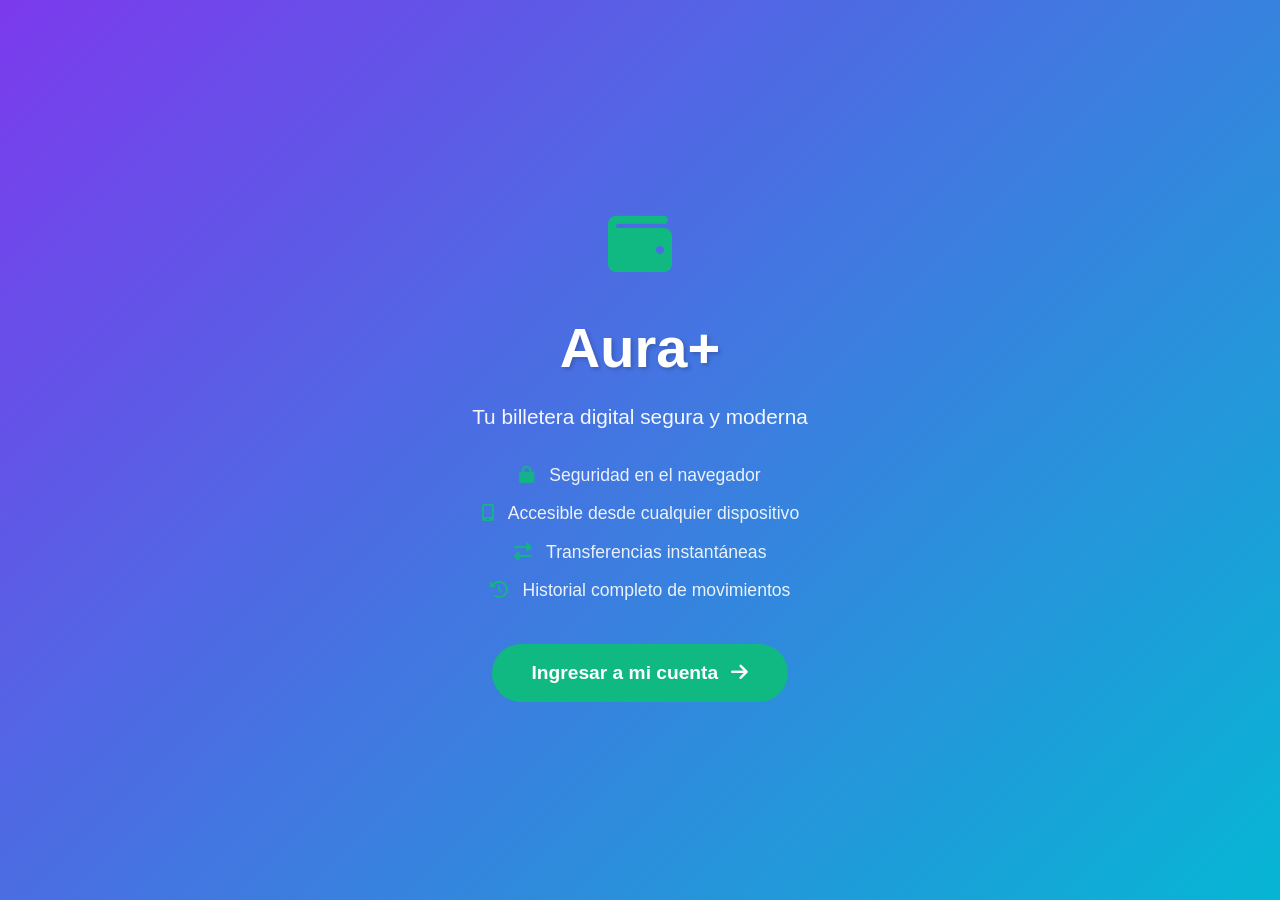
==== index.html @ cfce5c07 "feat primer commit inicializando Aura+" ====
<!DOCTYPE html>
<html lang="es">
<head>
    <meta charset="UTF-8">
    <meta name="viewport" content="width=device-width, initial-scale=1.0">
    <title>Aura+ - Billetera Digital</title>
    <link href="https://cdnjs.cloudflare.com/ajax/libs/bootstrap/5.3.0/css/bootstrap.min.css" rel="stylesheet">
    <link href="https://cdnjs.cloudflare.com/ajax/libs/font-awesome/6.4.0/css/all.min.css" rel="stylesheet">
    <link rel="icon" type="image/svg+xml" href="data:image/svg+xml,%3Csvg xmlns='http://www.w3.org/2000/svg' viewBox='0 0 100 100'%3E%3Crect fill='%237C3AED' width='100' height='100'/%3E%3Ctext x='50' y='70' font-size='80' fill='white' text-anchor='middle' font-weight='bold'%3EA%3C/text%3E%3Cpolygon points='50,10 55,25 72,25 60,35 65,50 50,40 35,50 40,35 28,25 45,25' fill='%2306B6D4'/%3E%3C/svg%3E">
    <style>
        body {
            background: linear-gradient(135deg, #7C3AED 0%, #06B6D4 100%);
            min-height: 100vh;
            display: flex;
            align-items: center;
            font-family: 'Segoe UI', Tahoma, Geneva, Verdana, sans-serif;
            color: #333;
        }
        .hero-content {
            text-align: center;
            color: white;
            animation: fadeIn 0.8s ease-in-out;
        }
        .hero-content h1 {
            font-size: 3.5rem;
            font-weight: 700;
            margin-bottom: 20px;
            text-shadow: 2px 2px 4px rgba(0,0,0,0.2);
        }
        .hero-content p {
            font-size: 1.3rem;
            margin-bottom: 30px;
            opacity: 0.95;
        }
        .feature-list {
            list-style: none;
            padding: 0;
            margin-bottom: 40px;
        }
        .feature-list li {
            font-size: 1.1rem;
            margin-bottom: 12px;
            opacity: 0.9;
        }
        .feature-list i {
            margin-right: 10px;
            color: #10B981;
        }
        .cta-button {
            background: #10B981;
            color: white;
            padding: 15px 40px;
            font-size: 1.2rem;
            font-weight: 600;
            border-radius: 50px;
            text-decoration: none;
            transition: all 0.3s ease;
            display: inline-block;
        }
        .cta-button:hover {
            background: #059669;
            transform: translateY(-2px);
            box-shadow: 0 10px 20px rgba(0,0,0,0.2);
            color: white;
        }
        @keyframes fadeIn {
            from {
                opacity: 0;
                transform: translateY(20px);
            }
            to {
                opacity: 1;
                transform: translateY(0);
            }
        }
        @media (max-width: 768px) {
            .hero-content h1 {
                font-size: 2.5rem;
            }
            .hero-content p {
                font-size: 1.1rem;
            }
        }
    </style>
</head>
<body>
    <div class="container">
        <div class="row justify-content-center">
            <div class="col-lg-8">
                <div class="hero-content">
                    <div style="font-size: 4rem; margin-bottom: 20px;">
                        <i class="fas fa-wallet" style="color: #10B981;"></i>
                    </div>
                    <h1>Aura+</h1>
                    <p>Tu billetera digital segura y moderna</p>
                    
                    <ul class="feature-list">
                        <li><i class="fas fa-lock"></i> Seguridad en el navegador</li>
                        <li><i class="fas fa-mobile-alt"></i> Accesible desde cualquier dispositivo</li>
                        <li><i class="fas fa-exchange-alt"></i> Transferencias instantáneas</li>
                        <li><i class="fas fa-history"></i> Historial completo de movimientos</li>
                    </ul>

                    <a href="login.html" class="cta-button">
                        Ingresar a mi cuenta <i class="fas fa-arrow-right" style="margin-left: 8px;"></i>
                    </a>
                </div>
            </div>
        </div>
    </div>

    <script src="https://cdnjs.cloudflare.com/ajax/libs/bootstrap/5.3.0/js/bootstrap.bundle.min.js"></script>
</body>
</html>
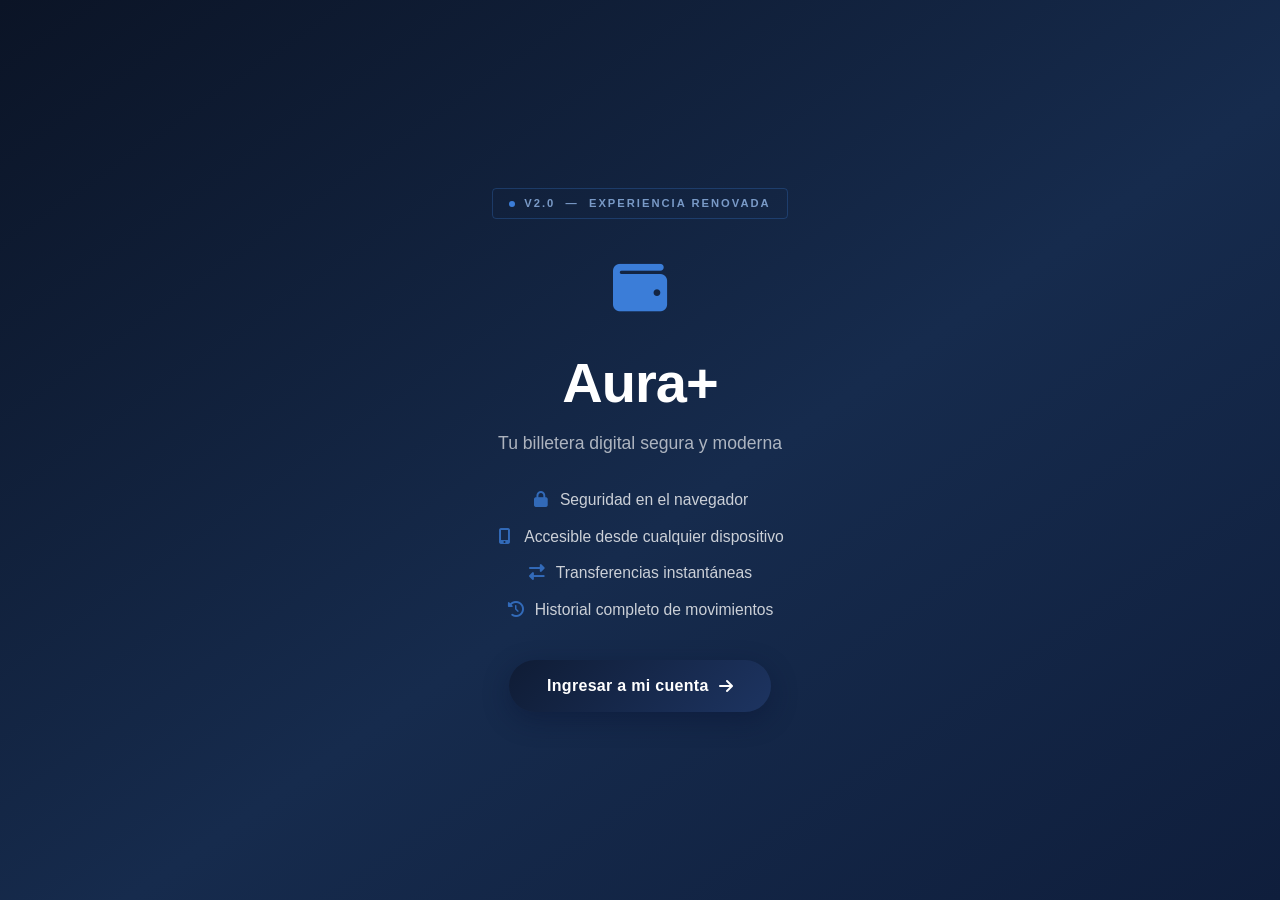
==== commit b37306f2: "nuevo landing" ====
--- a/index.html
+++ b/index.html
@@ -6,104 +6,38 @@
     <title>Aura+ - Billetera Digital</title>
     <link href="https://cdnjs.cloudflare.com/ajax/libs/bootstrap/5.3.0/css/bootstrap.min.css" rel="stylesheet">
     <link href="https://cdnjs.cloudflare.com/ajax/libs/font-awesome/6.4.0/css/all.min.css" rel="stylesheet">
-    <link rel="icon" type="image/svg+xml" href="data:image/svg+xml,%3Csvg xmlns='http://www.w3.org/2000/svg' viewBox='0 0 100 100'%3E%3Crect fill='%237C3AED' width='100' height='100'/%3E%3Ctext x='50' y='70' font-size='80' fill='white' text-anchor='middle' font-weight='bold'%3EA%3C/text%3E%3Cpolygon points='50,10 55,25 72,25 60,35 65,50 50,40 35,50 40,35 28,25 45,25' fill='%2306B6D4'/%3E%3C/svg%3E">
-    <style>
-        body {
-            background: linear-gradient(135deg, #7C3AED 0%, #06B6D4 100%);
-            min-height: 100vh;
-            display: flex;
-            align-items: center;
-            font-family: 'Segoe UI', Tahoma, Geneva, Verdana, sans-serif;
-            color: #333;
-        }
-        .hero-content {
-            text-align: center;
-            color: white;
-            animation: fadeIn 0.8s ease-in-out;
-        }
-        .hero-content h1 {
-            font-size: 3.5rem;
-            font-weight: 700;
-            margin-bottom: 20px;
-            text-shadow: 2px 2px 4px rgba(0,0,0,0.2);
-        }
-        .hero-content p {
-            font-size: 1.3rem;
-            margin-bottom: 30px;
-            opacity: 0.95;
-        }
-        .feature-list {
-            list-style: none;
-            padding: 0;
-            margin-bottom: 40px;
-        }
-        .feature-list li {
-            font-size: 1.1rem;
-            margin-bottom: 12px;
-            opacity: 0.9;
-        }
-        .feature-list i {
-            margin-right: 10px;
-            color: #10B981;
-        }
-        .cta-button {
-            background: #10B981;
-            color: white;
-            padding: 15px 40px;
-            font-size: 1.2rem;
-            font-weight: 600;
-            border-radius: 50px;
-            text-decoration: none;
-            transition: all 0.3s ease;
-            display: inline-block;
-        }
-        .cta-button:hover {
-            background: #059669;
-            transform: translateY(-2px);
-            box-shadow: 0 10px 20px rgba(0,0,0,0.2);
-            color: white;
-        }
-        @keyframes fadeIn {
-            from {
-                opacity: 0;
-                transform: translateY(20px);
-            }
-            to {
-                opacity: 1;
-                transform: translateY(0);
-            }
-        }
-        @media (max-width: 768px) {
-            .hero-content h1 {
-                font-size: 2.5rem;
-            }
-            .hero-content p {
-                font-size: 1.1rem;
-            }
-        }
-    </style>
+    <link rel="stylesheet" href="aura.css">
+    <link rel="icon" type="image/svg+xml" href="data:image/svg+xml,%3Csvg xmlns='http://www.w3.org/2000/svg' viewBox='0 0 100 100'%3E%3Crect fill='%231A2744' width='100' height='100'/%3E%3Ctext x='50' y='70' font-size='80' fill='white' text-anchor='middle' font-weight='bold'%3EA%3C/text%3E%3Cpolygon points='50,10 55,25 72,25 60,35 65,50 50,40 35,50 40,35 28,25 45,25' fill='%233B7DD8'/%3E%3C/svg%3E">
 </head>
-<body>
+<body class="page-auth">
     <div class="container">
         <div class="row justify-content-center">
-            <div class="col-lg-8">
+            <div class="col-lg-6 col-md-8">
                 <div class="hero-content">
-                    <div style="font-size: 4rem; margin-bottom: 20px;">
-                        <i class="fas fa-wallet" style="color: #10B981;"></i>
+
+                    <div class="version-tag">
+                        <span class="version-dot"></span>
+                        v2.0 &nbsp;&mdash;&nbsp; Experiencia renovada
                     </div>
+
+                    <div class="hero-icon">
+                        <i class="fas fa-wallet"></i>
+                    </div>
+
                     <h1>Aura+</h1>
                     <p>Tu billetera digital segura y moderna</p>
-                    
-                    <ul class="feature-list">
+
+                    <ul class="hero-feature-list">
                         <li><i class="fas fa-lock"></i> Seguridad en el navegador</li>
                         <li><i class="fas fa-mobile-alt"></i> Accesible desde cualquier dispositivo</li>
                         <li><i class="fas fa-exchange-alt"></i> Transferencias instantáneas</li>
                         <li><i class="fas fa-history"></i> Historial completo de movimientos</li>
                     </ul>
 
-                    <a href="login.html" class="cta-button">
-                        Ingresar a mi cuenta <i class="fas fa-arrow-right" style="margin-left: 8px;"></i>
+                    <a href="login.html" class="btn-landing">
+                        Ingresar a mi cuenta <i class="fas fa-arrow-right"></i>
                     </a>
+
                 </div>
             </div>
         </div>
--- a/aura.css
+++ b/aura.css
@@ -0,0 +1,699 @@
+:root {
+    --primary: #1A2744;
+    --secondary: #3B7DD8;
+    --gradient: linear-gradient(135deg, #0F1C35 0%, #1D3461 100%);
+    --gradient-dark: linear-gradient(145deg, #0B1426 0%, #162B4D 55%, #0F1E3C 100%);
+    --body-bg: #EAEFF6;
+    --card-shadow: 0 4px 20px rgba(10, 20, 50, 0.09);
+    --font: 'Segoe UI', Tahoma, Geneva, Verdana, sans-serif;
+}
+
+/* === Base === */
+body {
+    background: var(--body-bg);
+    font-family: var(--font);
+}
+
+body.page-auth {
+    background: var(--gradient-dark);
+    min-height: 100vh;
+    display: flex;
+    align-items: center;
+}
+
+/* === Navbar === */
+.navbar {
+    background: var(--gradient-dark);
+    box-shadow: 0 2px 20px rgba(0, 0, 0, 0.30);
+    border-bottom: 1px solid rgba(255, 255, 255, 0.05);
+}
+
+.navbar-brand {
+    font-weight: 700;
+    font-size: 1.3rem;
+    letter-spacing: 0.5px;
+}
+
+/* === Form controls === */
+.form-control {
+    border-radius: 8px;
+    border: 1.5px solid #D4DBE8;
+    padding: 12px 15px;
+    font-size: 0.95rem;
+    transition: all 0.25s ease;
+    background: #FAFBFD;
+}
+
+.form-control:focus {
+    border-color: var(--secondary);
+    box-shadow: 0 0 0 3px rgba(59, 125, 216, 0.12);
+    background: #FFFFFF;
+}
+
+.form-label {
+    font-weight: 600;
+    color: var(--primary);
+    margin-bottom: 8px;
+    font-size: 0.82rem;
+    letter-spacing: 0.5px;
+    text-transform: uppercase;
+}
+
+.input-group-text {
+    background: #FAFBFD;
+    border: 1.5px solid #D4DBE8;
+}
+
+/* === Alerts === */
+.alert {
+    border-radius: 8px;
+    border: none;
+    border-left: 4px solid transparent;
+    animation: slideIn 0.3s ease-out;
+}
+
+.alert-success {
+    background: #E9F5EF;
+    color: #0B5035;
+    border-left-color: #1A9C62;
+}
+
+.alert-danger {
+    background: #FEF0F0;
+    color: #7B1C1C;
+    border-left-color: #BE2C2C;
+}
+
+/* === Cards === */
+.card {
+    border: none;
+    border-radius: 14px;
+    box-shadow: var(--card-shadow);
+    background: #FFFFFF;
+}
+
+.card-header {
+    background: var(--gradient);
+    color: white;
+    border-radius: 14px 14px 0 0 !important;
+    padding: 20px 25px;
+    border: none;
+}
+
+.card-header h4,
+.card-header h5 {
+    margin: 0;
+    font-weight: 600;
+    display: flex;
+    align-items: center;
+    gap: 10px;
+    letter-spacing: 0.3px;
+}
+
+/* === Modals === */
+.modal-header {
+    background: var(--gradient);
+    color: white;
+    border: none;
+}
+
+.modal-header .btn-close {
+    filter: brightness(0) invert(1);
+}
+
+/* === Botón volver (compartido) === */
+.back-btn {
+    background: #EEF2FA;
+    color: var(--primary);
+    border: none;
+    border-radius: 8px;
+    padding: 11px 15px;
+    text-decoration: none;
+    font-weight: 600;
+    transition: all 0.25s ease;
+    display: inline-flex;
+    align-items: center;
+    gap: 8px;
+    width: 100%;
+    justify-content: center;
+    margin-top: 15px;
+    letter-spacing: 0.2px;
+    font-size: 0.92rem;
+}
+
+.back-btn:hover {
+    background: #DDE6F5;
+    color: var(--secondary);
+}
+
+/* === Animaciones === */
+@keyframes slideIn {
+    from { opacity: 0; transform: translateY(-10px); }
+    to   { opacity: 1; transform: translateY(0); }
+}
+
+@keyframes slideUp {
+    from { opacity: 0; transform: translateY(30px); }
+    to   { opacity: 1; transform: translateY(0); }
+}
+
+/* ===========================
+   LOGIN
+   =========================== */
+.login-container {
+    max-width: 400px;
+    width: 100%;
+    background: white;
+    border-radius: 16px;
+    box-shadow: 0 28px 64px rgba(0, 0, 0, 0.32), 0 0 0 1px rgba(255, 255, 255, 0.07);
+    padding: 45px 40px;
+    animation: slideUp 0.6s ease-out;
+}
+
+.login-container .form-control {
+    border: 1.5px solid #DDE2EC;
+}
+
+.login-header {
+    text-align: center;
+    margin-bottom: 30px;
+}
+
+.login-header i {
+    font-size: 2.8rem;
+    color: var(--primary);
+    margin-bottom: 15px;
+}
+
+.login-header h2 {
+    color: var(--primary);
+    font-weight: 700;
+    margin-bottom: 5px;
+    letter-spacing: -0.5px;
+}
+
+.login-header p {
+    color: #64748B;
+    font-size: 0.93rem;
+}
+
+.btn-login {
+    background: var(--gradient);
+    border: none;
+    padding: 13px;
+    font-weight: 600;
+    border-radius: 8px;
+    transition: all 0.25s ease;
+    color: white;
+    letter-spacing: 0.4px;
+}
+
+.btn-login:hover {
+    transform: translateY(-2px);
+    box-shadow: 0 12px 28px rgba(10, 20, 50, 0.35);
+    color: white;
+}
+
+.back-link {
+    text-align: center;
+    margin-top: 20px;
+}
+
+.back-link a {
+    color: var(--secondary);
+    text-decoration: none;
+    font-size: 0.9rem;
+    font-weight: 600;
+    transition: all 0.25s ease;
+}
+
+.back-link a:hover {
+    color: var(--primary);
+    text-decoration: underline;
+}
+
+/* ===========================
+   MENU
+   =========================== */
+.saldo-card {
+    background: var(--gradient-dark);
+    color: white;
+    border-radius: 16px;
+    padding: 36px 30px;
+    text-align: center;
+    margin-bottom: 28px;
+    box-shadow: 0 20px 52px rgba(10, 20, 50, 0.28), 0 0 0 1px rgba(255, 255, 255, 0.05);
+    position: relative;
+    overflow: hidden;
+}
+
+.saldo-card::before {
+    content: '';
+    position: absolute;
+    top: -60px;
+    right: -40px;
+    width: 260px;
+    height: 260px;
+    background: radial-gradient(circle, rgba(59, 125, 216, 0.14) 0%, transparent 68%);
+    border-radius: 50%;
+    pointer-events: none;
+}
+
+.saldo-card::after {
+    content: '';
+    position: absolute;
+    bottom: -80px;
+    left: -30px;
+    width: 200px;
+    height: 200px;
+    background: radial-gradient(circle, rgba(59, 125, 216, 0.07) 0%, transparent 70%);
+    border-radius: 50%;
+    pointer-events: none;
+}
+
+.saldo-card h5 {
+    opacity: 0.55;
+    font-size: 0.75rem;
+    margin-bottom: 10px;
+    letter-spacing: 2px;
+    text-transform: uppercase;
+    font-weight: 500;
+}
+
+.saldo-card .saldo-amount {
+    font-size: 2.8rem;
+    font-weight: 700;
+    letter-spacing: -1px;
+    color: #E8EEF8;
+}
+
+.menu-buttons {
+    display: grid;
+    grid-template-columns: 1fr;
+    gap: 10px;
+    margin-bottom: 24px;
+}
+
+.menu-btn {
+    background: white;
+    border: none;
+    border-left: 4px solid transparent;
+    border-radius: 12px;
+    padding: 18px 22px;
+    text-decoration: none;
+    color: var(--primary);
+    font-weight: 600;
+    transition: all 0.22s ease;
+    box-shadow: 0 2px 10px rgba(10, 20, 50, 0.06);
+    display: flex;
+    align-items: center;
+    gap: 16px;
+    font-size: 1rem;
+}
+
+.menu-btn i {
+    font-size: 1.2rem;
+    color: var(--secondary);
+    width: 22px;
+    text-align: center;
+}
+
+.menu-btn:hover {
+    transform: translateX(5px);
+    box-shadow: 0 6px 20px rgba(10, 20, 50, 0.11);
+    color: var(--primary);
+    border-left-color: var(--secondary);
+}
+
+.logout-btn {
+    background: transparent;
+    color: #8B96A8;
+    border: 1.5px solid #D4DBE8;
+    border-radius: 8px;
+    padding: 11px 20px;
+    font-weight: 600;
+    transition: all 0.25s ease;
+    display: flex;
+    align-items: center;
+    gap: 8px;
+    justify-content: center;
+    width: 100%;
+    cursor: pointer;
+    font-size: 0.9rem;
+}
+
+.logout-btn:hover {
+    background: #FEF0F0;
+    border-color: #BE2C2C;
+    color: #BE2C2C;
+}
+
+/* ===========================
+   DEPÓSITO
+   =========================== */
+.deposit-container {
+    max-width: 500px;
+    margin: 40px auto;
+}
+
+.btn-deposit {
+    background: linear-gradient(135deg, #0C6B4E 0%, #0D9268 100%);
+    border: none;
+    padding: 13px;
+    font-weight: 600;
+    border-radius: 8px;
+    transition: all 0.25s ease;
+    color: white;
+    letter-spacing: 0.3px;
+}
+
+.btn-deposit:hover {
+    transform: translateY(-2px);
+    box-shadow: 0 10px 24px rgba(12, 107, 78, 0.32);
+    color: white;
+}
+
+/* ===========================
+   ENVIAR DINERO
+   =========================== */
+.send-container {
+    max-width: 700px;
+    margin: 30px auto;
+}
+
+.contact-item {
+    background: white;
+    border: 1.5px solid #E4EAF3;
+    border-radius: 12px;
+    padding: 15px 18px;
+    margin-bottom: 10px;
+    display: flex;
+    justify-content: space-between;
+    align-items: center;
+    transition: all 0.22s ease;
+}
+
+.contact-item:hover {
+    border-color: var(--secondary);
+    box-shadow: 0 4px 16px rgba(59, 125, 216, 0.10);
+    transform: translateX(3px);
+}
+
+.contact-info strong {
+    display: block;
+    color: var(--primary);
+    margin-bottom: 3px;
+    font-size: 0.97rem;
+}
+
+.contact-info small {
+    color: #64748B;
+    font-size: 0.82rem;
+}
+
+.btn-select {
+    background: var(--gradient);
+    color: white;
+    border: none;
+    border-radius: 7px;
+    padding: 8px 16px;
+    font-weight: 600;
+    cursor: pointer;
+    transition: all 0.22s ease;
+    font-size: 0.87rem;
+}
+
+.btn-select:hover {
+    box-shadow: 0 6px 18px rgba(10, 20, 50, 0.25);
+    transform: translateY(-1px);
+}
+
+.btn-delete {
+    background: transparent;
+    color: #94A3B8;
+    border: 1.5px solid #E4EAF3;
+    border-radius: 7px;
+    padding: 6px 10px;
+    font-weight: 600;
+    cursor: pointer;
+    transition: all 0.22s ease;
+    margin-left: 8px;
+}
+
+.btn-delete:hover {
+    background: #FEF0F0;
+    border-color: #BE2C2C;
+    color: #BE2C2C;
+}
+
+.btn-add-contact {
+    background: var(--gradient);
+    color: white;
+    border: none;
+    border-radius: 8px;
+    padding: 13px;
+    width: 100%;
+    font-weight: 600;
+    margin-bottom: 20px;
+    cursor: pointer;
+    transition: all 0.25s ease;
+    letter-spacing: 0.3px;
+}
+
+.btn-add-contact:hover {
+    transform: translateY(-2px);
+    box-shadow: 0 10px 26px rgba(10, 20, 50, 0.28);
+}
+
+.no-contacts {
+    text-align: center;
+    padding: 30px;
+    color: #94A3B8;
+}
+
+.no-contacts i {
+    font-size: 2.5rem;
+    color: #CBD5E1;
+    margin-bottom: 15px;
+    display: block;
+}
+
+/* ===========================
+   MOVIMIENTOS
+   =========================== */
+.transactions-container {
+    max-width: 700px;
+    margin: 30px auto;
+}
+
+.saldo-header {
+    background: var(--gradient-dark);
+    color: white;
+    border-radius: 14px;
+    padding: 28px 25px;
+    margin-bottom: 20px;
+    box-shadow: 0 14px 36px rgba(10, 20, 50, 0.22);
+    text-align: center;
+    position: relative;
+    overflow: hidden;
+}
+
+.saldo-header::before {
+    content: '';
+    position: absolute;
+    top: -40px;
+    right: -30px;
+    width: 180px;
+    height: 180px;
+    background: radial-gradient(circle, rgba(59, 125, 216, 0.12) 0%, transparent 70%);
+    border-radius: 50%;
+    pointer-events: none;
+}
+
+.saldo-header h5 {
+    font-size: 0.75rem;
+    opacity: 0.55;
+    margin-bottom: 10px;
+    font-weight: 500;
+    letter-spacing: 2px;
+    text-transform: uppercase;
+}
+
+.saldo-header .saldo-amount {
+    font-size: 2.4rem;
+    font-weight: 700;
+    letter-spacing: -0.5px;
+    color: #E8EEF8;
+}
+
+.transaction-item {
+    border-bottom: 1px solid #EDF1F7;
+    padding: 16px 0;
+    display: flex;
+    justify-content: space-between;
+    align-items: flex-start;
+    transition: all 0.2s ease;
+}
+
+.transaction-item:last-child { border-bottom: none; }
+
+.transaction-item:hover {
+    background: #F6F9FE;
+    padding-left: 12px;
+    padding-right: 6px;
+    margin-left: -12px;
+    margin-right: -6px;
+    border-radius: 8px;
+}
+
+.transaction-info { flex: 1; }
+
+.transaction-info h6 {
+    font-weight: 600;
+    color: var(--primary);
+    margin-bottom: 4px;
+    font-size: 0.95rem;
+}
+
+.transaction-info p {
+    margin: 0;
+    font-size: 0.87rem;
+    color: #64748B;
+}
+
+.transaction-amount {
+    text-align: right;
+    font-weight: 700;
+    font-size: 1.05rem;
+    letter-spacing: -0.3px;
+}
+
+.amount-ingreso { color: #0C6B4E; }
+.amount-egreso  { color: #BE2C2C; }
+
+.empty-state {
+    text-align: center;
+    padding: 40px 20px;
+    color: #94A3B8;
+}
+
+.empty-state i {
+    font-size: 2.5rem;
+    color: #CBD5E1;
+    margin-bottom: 15px;
+    display: block;
+}
+
+/* ===========================
+   LANDING (index.html)
+   =========================== */
+.hero-content {
+    text-align: center;
+    color: white;
+    animation: slideUp 0.6s ease-out;
+    padding: 60px 20px;
+}
+
+.version-tag {
+    display: inline-flex;
+    align-items: center;
+    gap: 9px;
+    background: transparent;
+    border: 1px solid rgba(59, 125, 216, 0.28);
+    color: rgba(147, 184, 232, 0.80);
+    padding: 6px 16px;
+    border-radius: 4px;
+    font-size: 0.70rem;
+    font-weight: 600;
+    letter-spacing: 2px;
+    margin-bottom: 30px;
+    text-transform: uppercase;
+}
+
+.version-dot {
+    width: 6px;
+    height: 6px;
+    background: var(--secondary);
+    border-radius: 50%;
+    flex-shrink: 0;
+    animation: pulse-dot 2.4s ease-in-out infinite;
+}
+
+@keyframes pulse-dot {
+    0%, 100% { opacity: 1; }
+    50%       { opacity: 0.35; }
+}
+
+.hero-icon {
+    font-size: 3.4rem;
+    margin-bottom: 18px;
+    color: var(--secondary);
+}
+
+.hero-content h1 {
+    font-size: 3.5rem;
+    font-weight: 700;
+    margin-bottom: 14px;
+    letter-spacing: -1px;
+}
+
+.hero-content > p {
+    font-size: 1.1rem;
+    margin-bottom: 32px;
+    opacity: 0.65;
+}
+
+.hero-feature-list {
+    list-style: none;
+    padding: 0;
+    margin-bottom: 38px;
+}
+
+.hero-feature-list li {
+    font-size: 0.98rem;
+    margin-bottom: 13px;
+    opacity: 0.78;
+    display: flex;
+    align-items: center;
+    justify-content: center;
+    gap: 10px;
+}
+
+.hero-feature-list i {
+    color: var(--secondary);
+    width: 18px;
+    text-align: center;
+}
+
+.btn-landing {
+    background: var(--gradient);
+    color: white;
+    padding: 14px 38px;
+    font-size: 1rem;
+    font-weight: 600;
+    border-radius: 50px;
+    text-decoration: none;
+    transition: all 0.3s ease;
+    display: inline-flex;
+    align-items: center;
+    gap: 10px;
+    box-shadow: 0 8px 26px rgba(10, 20, 50, 0.42);
+    letter-spacing: 0.3px;
+}
+
+.btn-landing:hover {
+    transform: translateY(-2px);
+    box-shadow: 0 14px 34px rgba(10, 20, 50, 0.54);
+    color: white;
+}
+
+/* ===========================
+   RESPONSIVE
+   =========================== */
+@media (max-width: 768px) {
+    .saldo-card, .saldo-header { padding: 24px 18px; }
+    .saldo-card .saldo-amount,
+    .saldo-header .saldo-amount { font-size: 2.1rem; }
+    .transaction-item { flex-direction: column; }
+    .transaction-amount { text-align: left; margin-top: 8px; }
+}
